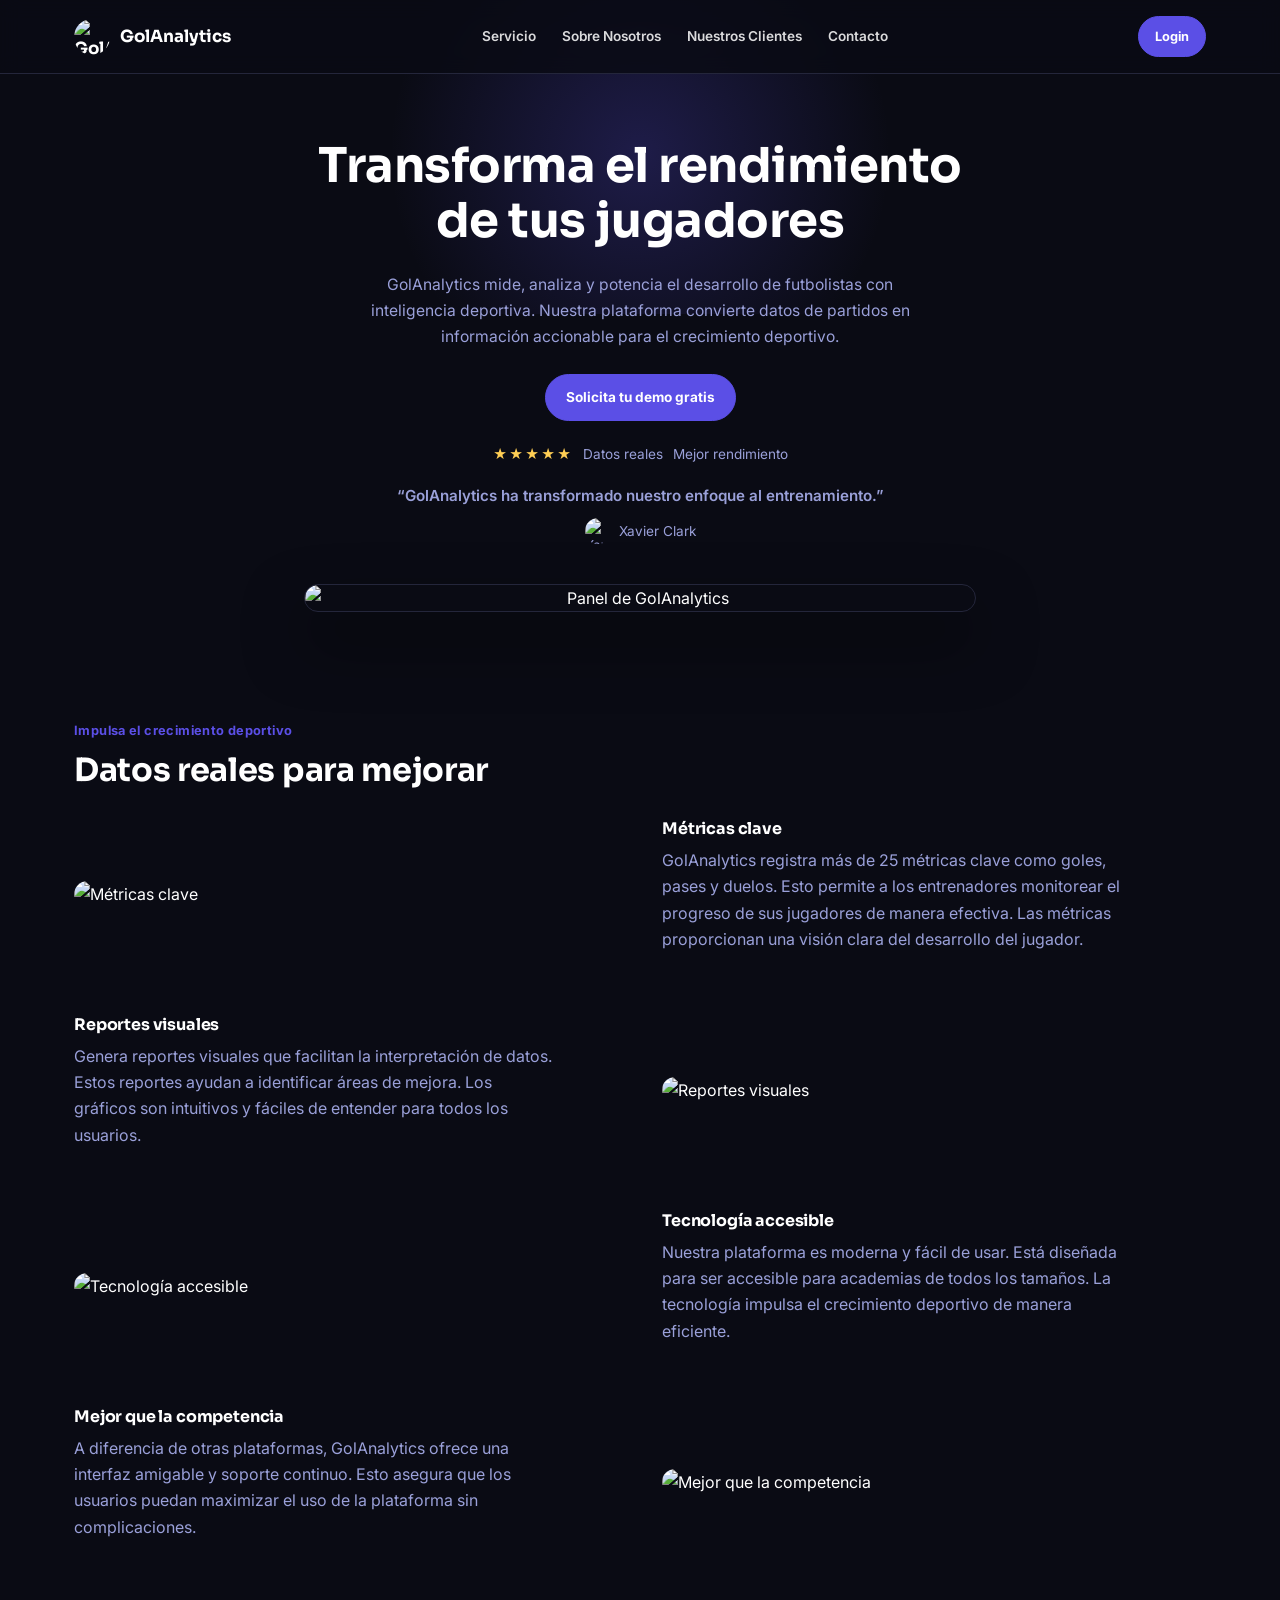
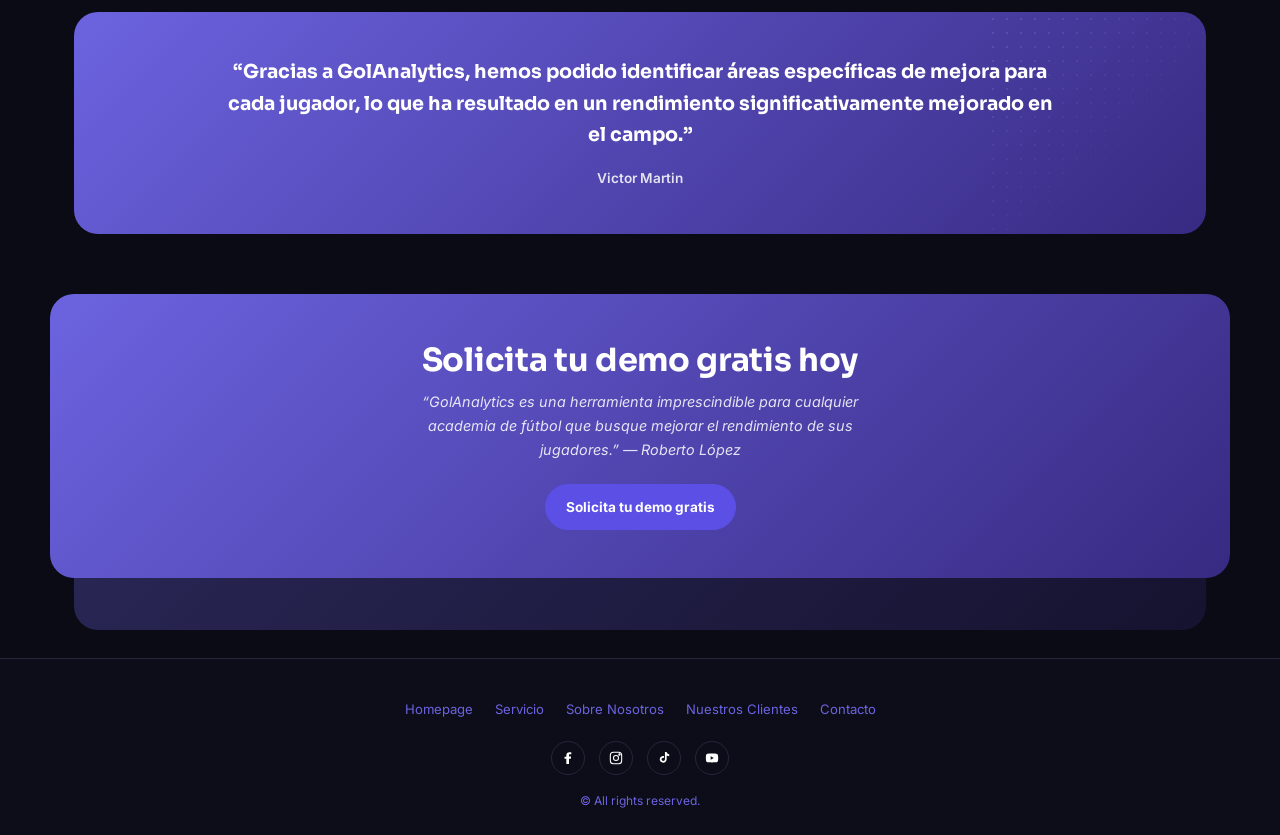
==== index.html @ f0c6ba23 "Add files via upload" ====
<!DOCTYPE html>
<html lang="es">
<head>
<meta charset="UTF-8">
<meta name="viewport" content="width=device-width, initial-scale=1.0">
<title>Contacta GolAnalytics para mejorar el rendimiento futbolístico</title>
<meta name="description" content="Contacta a GolAnalytics para transformar el rendimiento de tus jugadores con datos reales y tecnología avanzada.">
<link rel="preconnect" href="https://fonts.googleapis.com">
<link href="https://fonts.googleapis.com/css2?family=Sora:wght@600;700&family=Inter:wght@400;500;600;700&display=swap" rel="stylesheet">
<link rel="stylesheet" href="style.css">
</head>
<body>

<header class="site">
  <nav class="nav">
    <a class="brand" href="index.html"><img src="assets/logo.png" alt="GolAnalytics"> GolAnalytics</a>
    <div class="nav-links">
      <a href="service.html">Servicio</a>
      <a href="about-us.html">Sobre Nosotros</a>
      <a href="testimonials.html">Nuestros Clientes</a>
      <a href="contact.html">Contacto</a>
    </div>
    <a class="btn small" href="https://golanalytics.vercel.app/">Login</a>
  </nav>
</header>

<section class="hero">
  <div class="container hero-inner">
    <h1>Transforma el rendimiento de tus jugadores</h1>
    <p class="lead">GolAnalytics mide, analiza y potencia el desarrollo de futbolistas con inteligencia deportiva. Nuestra plataforma convierte datos de partidos en información accionable para el crecimiento deportivo.</p>
    <a class="btn" href="contact.html">Solicita tu demo gratis</a>
    <div class="rating-row">
      <span class="stars">★★★★★</span>
      <span>Datos reales</span>
      <span>Mejor rendimiento</span>
    </div>
    <p class="hero-quote">“GolAnalytics ha transformado nuestro enfoque al entrenamiento.”</p>
    <div class="hero-who">
      <img src="https://storage.googleapis.com/mixo-files/public/img/avatars/male-24.png" alt="Xavier Clark">
      <span>Xavier Clark</span>
    </div>
    <div class="hero-shot">
      <img src="assets/dashboard-shot.png" alt="Panel de GolAnalytics">
    </div>
  </div>
</section>

<section class="feature-row">
  <div class="container">
    <span class="eyebrow">Impulsa el crecimiento deportivo</span>
    <h2>Datos reales para mejorar</h2>
  </div>
  <div class="container feature-grid" style="margin-top:32px;">
    <div class="img-col"><img src="https://images.pexels.com/photos/34627399/pexels-photo-34627399.png?auto=compress&cs=tinysrgb&h=650&w=800&dpr=1.5&fit=crop&ar=9:6" alt="Métricas clave"></div>
    <div class="text-col">
      <h3>Métricas clave</h3>
      <p>GolAnalytics registra más de 25 métricas clave como goles, pases y duelos. Esto permite a los entrenadores monitorear el progreso de sus jugadores de manera efectiva. Las métricas proporcionan una visión clara del desarrollo del jugador.</p>
    </div>
  </div>
  <div class="container feature-grid reverse" style="margin-top:48px;">
    <div class="img-col"><img src="https://images.pexels.com/photos/34627389/pexels-photo-34627389.png?auto=compress&cs=tinysrgb&h=650&w=800&dpr=1.5&fit=crop&ar=9:6" alt="Reportes visuales"></div>
    <div class="text-col">
      <h3>Reportes visuales</h3>
      <p>Genera reportes visuales que facilitan la interpretación de datos. Estos reportes ayudan a identificar áreas de mejora. Los gráficos son intuitivos y fáciles de entender para todos los usuarios.</p>
    </div>
  </div>
  <div class="container feature-grid" style="margin-top:48px;">
    <div class="img-col"><img src="https://images.pexels.com/photos/8941621/pexels-photo-8941621.jpeg?auto=compress&cs=tinysrgb&h=650&w=800&dpr=1.5&fit=crop&ar=9:6" alt="Tecnología accesible"></div>
    <div class="text-col">
      <h3>Tecnología accesible</h3>
      <p>Nuestra plataforma es moderna y fácil de usar. Está diseñada para ser accesible para academias de todos los tamaños. La tecnología impulsa el crecimiento deportivo de manera eficiente.</p>
    </div>
  </div>
  <div class="container feature-grid reverse" style="margin-top:48px;">
    <div class="img-col"><img src="https://images.pexels.com/photos/274422/pexels-photo-274422.jpeg?auto=compress&cs=tinysrgb&h=650&w=800&dpr=1.5&fit=crop&ar=9:6" alt="Mejor que la competencia"></div>
    <div class="text-col">
      <h3>Mejor que la competencia</h3>
      <p>A diferencia de otras plataformas, GolAnalytics ofrece una interfaz amigable y soporte continuo. Esto asegura que los usuarios puedan maximizar el uso de la plataforma sin complicaciones.</p>
    </div>
  </div>
</section>

<section class="container">
  <div class="band">
    <blockquote>“Gracias a GolAnalytics, hemos podido identificar áreas específicas de mejora para cada jugador, lo que ha resultado en un rendimiento significativamente mejorado en el campo.”</blockquote>
    <div class="who">Victor Martin</div>
  </div>
</section>

<section class="cta-wrap container">
  <div class="cta-shadow"></div>
  <div class="cta-card">
    <h2>Solicita tu demo gratis hoy</h2>
    <p class="quote">“GolAnalytics es una herramienta imprescindible para cualquier academia de fútbol que busque mejorar el rendimiento de sus jugadores.” — Roberto López</p>
    <a class="btn" href="contact.html">Solicita tu demo gratis</a>
  </div>
</section>

<footer class="site">
  <div class="container">
    <div class="footer-links">
      <a href="index.html">Homepage</a>
      <a href="service.html">Servicio</a>
      <a href="about-us.html">Sobre Nosotros</a>
      <a href="testimonials.html">Nuestros Clientes</a>
      <a href="contact.html">Contacto</a>
    </div>
    <div class="social-row">
      <a href="https://www.facebook.com/profile.php?id=61583803478587" aria-label="Facebook"><svg viewBox="0 0 24 24" fill="currentColor"><path d="M13.5 21v-8h2.7l.4-3.1h-3.1V8c0-.9.25-1.5 1.55-1.5H17V3.7C16.66 3.65 15.5 3.5 14.15 3.5c-2.8 0-4.65 1.7-4.65 4.85V10H6.8v3.1h2.7V21h4z"/></svg></a>
      <a href="https://www.instagram.com/golanalyticsmx/" aria-label="Instagram"><svg viewBox="0 0 24 24" fill="none" stroke="currentColor" stroke-width="1.6"><rect x="3.5" y="3.5" width="17" height="17" rx="4.5"/><circle cx="12" cy="12" r="3.8"/><circle cx="17.2" cy="6.8" r="1"/></svg></a>
      <a href="https://www.tiktok.com/@golanalyticsmx?lang=en" aria-label="TikTok"><svg viewBox="0 0 24 24" fill="currentColor"><path d="M16 3c.4 2 1.8 3.3 3.8 3.5v2.8c-1.4 0-2.7-.4-3.8-1.2v5.8c0 3-2.4 5.1-5.2 5.1S5.6 17 5.6 14s2.4-5.1 5.2-5.1c.4 0 .8 0 1.2.1v2.9a2.6 2.6 0 0 0-1.2-.3c-1.4 0-2.5 1.1-2.5 2.4s1.1 2.4 2.5 2.4 2.6-1 2.6-2.4V3H16z"/></svg></a>
      <a href="#" aria-label="YouTube"><svg viewBox="0 0 24 24" fill="currentColor"><path d="M21 8.5s-.2-1.5-.8-2.1c-.8-.8-1.6-.8-2-.9C15.6 5.3 12 5.3 12 5.3s-3.6 0-6.2.2c-.4 0-1.2.1-2 .9C3.2 7 3 8.5 3 8.5S2.8 10.2 2.8 12s.2 3.5.2 3.5.2 1.5.8 2.1c.8.8 1.8.8 2.3.9 1.6.2 6 .2 6 .2s3.6 0 6.2-.2c.4 0 1.2-.1 2-.9.6-.6.8-2.1.8-2.1s.2-1.8.2-3.5-.3-3.5-.3-3.5zM10 14.6V9.4l4.7 2.6-4.7 2.6z"/></svg></a>
    </div>
    <div class="footer-bottom">© All rights reserved.</div>
  </div>
</footer>

</body>
</html>
---- style.css ----
/* GolAnalytics — dark theme replica
   Bg: near-black navy #0A0B14 | Cards: #12131F | Accent: indigo/purple #5B4FE6
   Gradient band: #6C63E0 -> #3D2E8C | Text: white / muted lavender #9AA0D9
   Type: Sora (display) + Inter (body)
*/

:root{
  --bg:#0A0B14;
  --bg-2:#0C0D18;
  --card:#12131F;
  --border:#24263B;
  --accent:#5B4FE6;
  --accent-hover:#4B40D6;
  --grad-a:#6C63E0;
  --grad-b:#372A82;
  --text:#FFFFFF;
  --muted:#9AA0D9;
  --muted-dim:#6B7099;
  --orange:#FF7A59;
  --green:#34D399;
  --blue:#60A5FA;
  --gold:#FFCE54;
  --radius:16px;
}

*{box-sizing:border-box;}
html{scroll-behavior:smooth;}
body{
  margin:0;
  background:var(--bg);
  color:var(--text);
  font-family:'Inter',system-ui,sans-serif;
  line-height:1.65;
  -webkit-font-smoothing:antialiased;
}
h1,h2,h3{
  font-family:'Sora','Inter',sans-serif;
  font-weight:700;
  line-height:1.15;
  margin:0 0 .5em;
  letter-spacing:-0.01em;
  color:var(--text);
}
h1{font-size:clamp(2.1rem,4.6vw,3rem);}
h2{font-size:clamp(1.5rem,2.8vw,2rem);}
h3{font-size:1rem;font-weight:700;}
p{margin:0 0 1em;color:var(--muted);}
a{color:inherit;text-decoration:none;}
img{max-width:100%;display:block;border-radius:var(--radius);}
.container{max-width:1180px;margin:0 auto;padding:0 24px;}

.eyebrow{
  display:inline-block;font-size:.8rem;font-weight:700;letter-spacing:.03em;
  color:var(--accent);margin-bottom:10px;
}
.eyebrow.light{color:var(--muted);}

/* Header */
header.site{
  position:sticky;top:0;z-index:50;
  background:rgba(10,11,20,.85);backdrop-filter:blur(10px);
  border-bottom:1px solid var(--border);
}
.nav{display:flex;align-items:center;justify-content:space-between;padding:16px 24px;max-width:1180px;margin:0 auto;}
.brand{display:flex;align-items:center;gap:10px;font-family:'Sora',sans-serif;font-weight:700;font-size:1.05rem;color:var(--text);}
.brand img{width:36px;height:36px;border-radius:50%;}
.nav-links{display:flex;align-items:center;gap:26px;}
.nav-links a{font-size:.85rem;font-weight:600;color:var(--text);opacity:.85;}
.nav-links a:hover,.nav-links a.active{opacity:1;color:var(--grad-a);}
.btn{
  display:inline-flex;align-items:center;justify-content:center;
  padding:11px 20px;border-radius:999px;font-weight:700;font-size:.85rem;
  background:var(--accent);color:#fff;border:1px solid var(--accent);
  cursor:pointer;transition:transform .15s ease,background .15s ease;
}
.btn:hover{background:var(--accent-hover);transform:translateY(-1px);}
.btn.small{padding:9px 16px;font-size:.8rem;}

/* Hero */
.hero{padding:64px 0 48px;text-align:center;position:relative;}
.hero::before{
  content:"";position:absolute;top:-80px;left:50%;transform:translateX(-50%);
  width:640px;height:320px;background:radial-gradient(circle,rgba(91,79,230,.25),transparent 70%);
  pointer-events:none;
}
.hero-inner{max-width:720px;margin:0 auto;position:relative;}
.hero p.lead{font-size:.98rem;max-width:56ch;margin:0 auto 24px;}
.rating-row{display:flex;align-items:center;justify-content:center;gap:10px;margin:22px 0 18px;font-size:.85rem;color:var(--muted);}
.stars{color:var(--gold);letter-spacing:2px;}
.hero-quote{font-size:.95rem;font-weight:600;margin-bottom:10px;}
.hero-who{display:flex;align-items:center;justify-content:center;gap:8px;font-size:.85rem;color:var(--muted);}
.hero-who img{width:26px;height:26px;border-radius:50%;}
.hero-shot{margin-top:40px;border:1px solid var(--border);border-radius:20px;overflow:hidden;box-shadow:0 30px 60px rgba(0,0,0,.5);}

/* Feature rows */
.feature-row{padding:56px 0;}
.feature-grid{display:grid;grid-template-columns:1fr 1fr;gap:44px;align-items:center;}
.feature-grid.reverse .img-col{order:2;}
.text-col p{max-width:48ch;}

.card-grid{display:grid;grid-template-columns:repeat(3,1fr);gap:24px;margin-top:28px;}
.card{background:transparent;}
.card img{margin-bottom:16px;aspect-ratio:4/3;object-fit:cover;}
.card .eyebrow.orange{color:var(--orange);}
.card .eyebrow.green{color:var(--green);}
.card .eyebrow.blue{color:var(--blue);}
.card h3{margin-bottom:6px;font-size:.95rem;}
.card p{font-size:.88rem;}

/* Band (gradient, dotted) */
.band{
  background:linear-gradient(135deg,var(--grad-a),var(--grad-b));
  border-radius:24px;padding:44px 40px;text-align:center;position:relative;overflow:hidden;
}
.band::after{
  content:"";position:absolute;top:0;right:0;width:220px;height:220px;
  background-image:radial-gradient(rgba(255,255,255,.35) 1.4px,transparent 1.4px);
  background-size:14px 14px;opacity:.35;
  -webkit-mask-image:linear-gradient(135deg,black,transparent 70%);
  mask-image:linear-gradient(135deg,black,transparent 70%);
}
.band blockquote{font-family:'Sora',sans-serif;font-size:1.2rem;font-weight:700;max-width:56ch;margin:0 auto 16px;color:#fff;position:relative;}
.band .who{color:#fff;opacity:.85;font-size:.85rem;font-weight:600;position:relative;}
.band .stars-row{display:flex;justify-content:center;gap:8px;margin-top:20px;position:relative;font-size:1.4rem;color:#fff;}

/* CTA layered card */
.cta-wrap{position:relative;padding:60px 0;}
.cta-shadow{
  position:absolute;left:24px;right:24px;top:78px;bottom:8px;
  background:linear-gradient(135deg,rgba(108,99,224,.35),rgba(55,42,130,.25));
  border-radius:24px;z-index:0;
}
.cta-card{
  position:relative;z-index:1;background:linear-gradient(135deg,var(--grad-a),var(--grad-b));
  border-radius:24px;padding:48px 32px;text-align:center;
}
.cta-card h2{color:#fff;max-width:26ch;margin:0 auto 12px;}
.cta-card p.quote{color:rgba(255,255,255,.85);font-size:.9rem;font-style:italic;max-width:52ch;margin:0 auto 22px;}

/* Testimonials cards */
.testi-grid{display:grid;grid-template-columns:1fr 1fr;gap:20px;margin:32px 0;}
.testi-card{background:var(--card);border:1px solid var(--border);border-radius:var(--radius);padding:22px;}
.testi-card p{color:var(--text);font-size:.92rem;margin-bottom:16px;}
.testi-card .who{display:flex;align-items:center;gap:10px;}
.testi-card .who img{width:34px;height:34px;border-radius:50%;object-fit:cover;}
.testi-card .who b{font-size:.88rem;display:block;}
.testi-card .who span{font-size:.78rem;color:var(--muted-dim);}
.avatar-row{display:flex;flex-wrap:wrap;justify-content:center;gap:10px;margin-bottom:22px;position:relative;}
.avatar-row img{width:38px;height:38px;border-radius:50%;object-fit:cover;border:2px solid rgba(255,255,255,.15);}

/* About */
.principles-grid{display:grid;grid-template-columns:1.3fr 1fr 1fr;grid-template-rows:auto auto;gap:16px;margin-top:24px;}
.principles-grid img{width:100%;height:100%;object-fit:cover;}
.principles-grid .big{grid-row:span 2;aspect-ratio:auto;}

/* Contact */
.contact-grid{display:grid;grid-template-columns:1fr 1fr;gap:56px;align-items:start;}
form.contact-form{display:grid;gap:16px;}
.contact-form label{font-size:.8rem;font-weight:700;margin-bottom:6px;display:block;color:var(--muted);}
.contact-form input,.contact-form textarea{
  width:100%;padding:12px 14px;border:1px solid var(--border);border-radius:10px;
  font-family:inherit;font-size:.9rem;background:var(--card);color:var(--text);
}
.contact-form input::placeholder,.contact-form textarea::placeholder{color:var(--muted-dim);}
.contact-form textarea{min-height:100px;resize:vertical;}
.checkbox-row{display:flex;align-items:center;gap:8px;font-size:.82rem;color:var(--muted);}
.map-box{background:var(--card);border:1px solid var(--border);border-radius:var(--radius);padding:24px;margin-top:8px;}
.map-box iframe{width:100%;height:260px;border:0;border-radius:10px;margin-top:12px;filter:saturate(.9);}
.faq{margin-top:32px;}
.faq-item{border-top:1px solid var(--border);padding:18px 0;}
.faq-item h3{margin-bottom:6px;font-size:.95rem;}
.faq-item p{margin:0;font-size:.88rem;}

/* Footer */
footer.site{background:var(--bg-2);padding:40px 0 24px;margin-top:20px;border-top:1px solid var(--border);}
.footer-links{display:flex;gap:22px;flex-wrap:wrap;justify-content:center;margin-bottom:20px;}
.footer-links a{font-size:.82rem;color:var(--grad-a);}
.footer-links a:hover{color:var(--text);}
.social-row{display:flex;justify-content:center;gap:14px;margin-bottom:16px;}
.social-row a{
  width:34px;height:34px;border-radius:50%;border:1px solid var(--border);
  display:flex;align-items:center;justify-content:center;color:var(--text);
}
.social-row svg{width:16px;height:16px;}
.footer-bottom{text-align:center;font-size:.75rem;color:var(--grad-a);}

@media (max-width:860px){
  .hero-grid,.feature-grid,.contact-grid{grid-template-columns:1fr;}
  .feature-grid.reverse .img-col{order:0;}
  .card-grid,.testi-grid{grid-template-columns:1fr;}
  .principles-grid{grid-template-columns:1fr 1fr;}
  .principles-grid .big{grid-row:auto;grid-column:span 2;}
  .nav-links{display:none;}
}
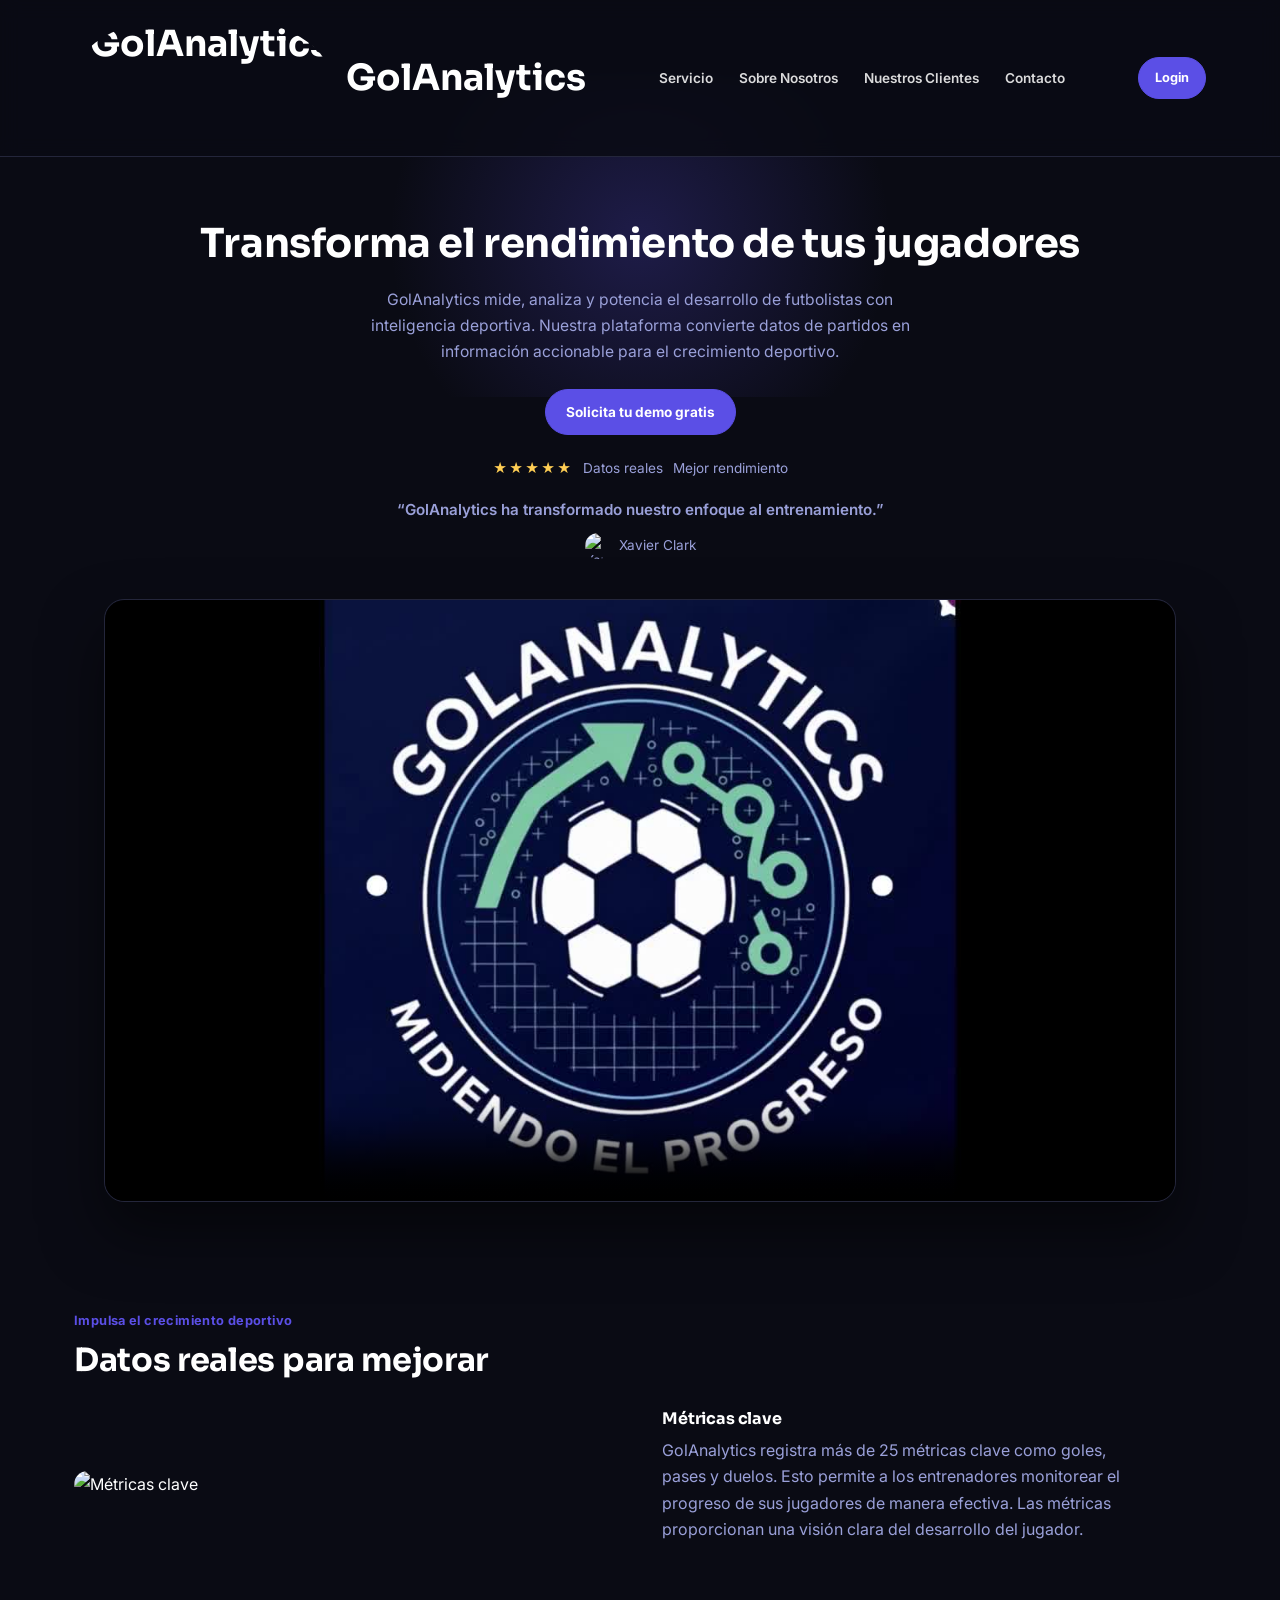
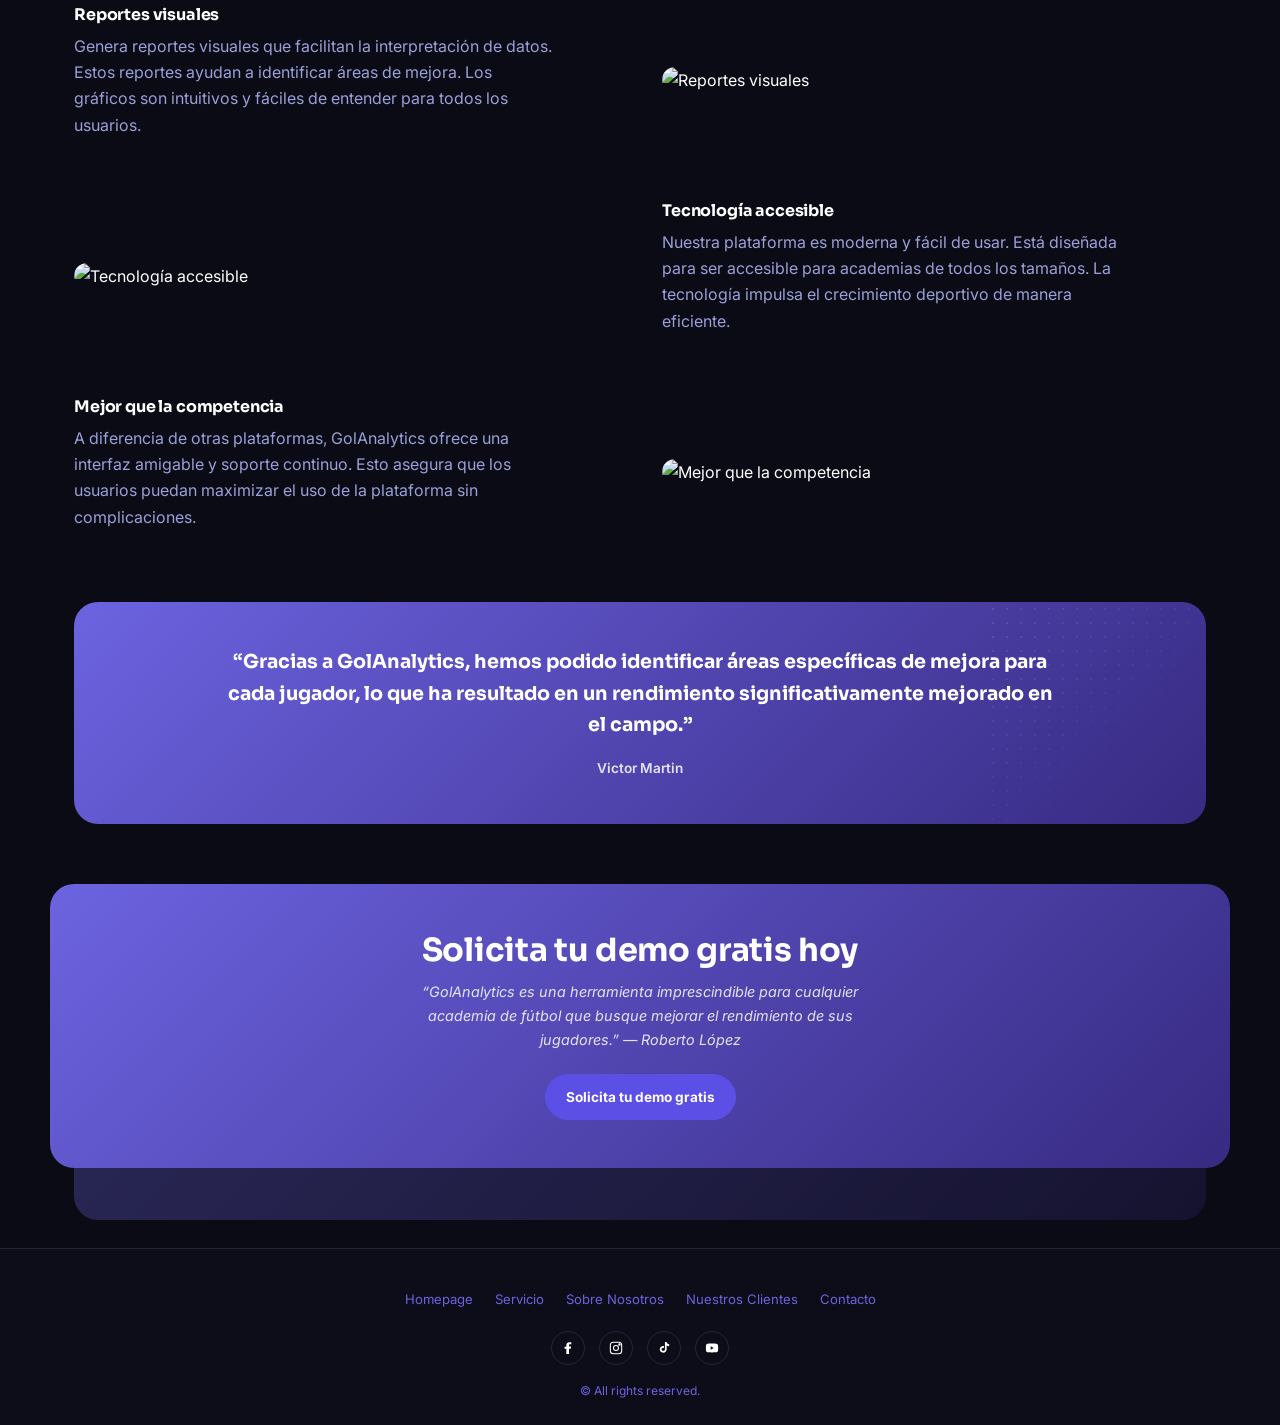
==== commit eaa62813: "Add files via upload" ====
--- a/index.html
+++ b/index.html
@@ -13,7 +13,7 @@
 
 <header class="site">
   <nav class="nav">
-    <a class="brand" href="index.html"><img src="assets/logo.png" alt="GolAnalytics"> GolAnalytics</a>
+    <a class="brand" href="index.html"><img src="https://storage.googleapis.com/mixo-sites/images/file-47edda7f-4f29-48fe-9538-e4250127b450.jpg" alt="GolAnalytics"> GolAnalytics</a>
     <div class="nav-links">
       <a href="service.html">Servicio</a>
       <a href="about-us.html">Sobre Nosotros</a>
@@ -40,7 +40,10 @@
       <span>Xavier Clark</span>
     </div>
     <div class="hero-shot">
-      <img src="assets/dashboard-shot.png" alt="Panel de GolAnalytics">
+      <video controls preload="metadata" poster="assets/dashboard-poster.jpg" style="width:100%;display:block;border-radius:20px">
+        <source src="assets/dashboard-demo.mp4" type="video/mp4">
+        Tu navegador no soporta video HTML5.
+      </video>
     </div>
   </div>
 </section>
--- a/style.css
+++ b/style.css
@@ -61,9 +61,12 @@
   background:rgba(10,11,20,.85);backdrop-filter:blur(10px);
   border-bottom:1px solid var(--border);
 }
-.nav{display:flex;align-items:center;justify-content:space-between;padding:16px 24px;max-width:1180px;margin:0 auto;}
-.brand{display:flex;align-items:center;gap:10px;font-family:'Sora',sans-serif;font-weight:700;font-size:1.05rem;color:var(--text);}
-.brand img{width:36px;height:36px;border-radius:50%;}
+.nav{display:flex;align-items:center;justify-content:space-between;padding:14px 24px;max-width:1180px;margin:0 auto;}
+.brand{display:flex;align-items:center;gap:16px;font-family:'Sora',sans-serif;font-weight:700;font-size:1.875rem;color:var(--text);}
+.brand img{height:56px;width:auto;border-radius:50%;object-fit:contain;flex-shrink:0;}
+@media (min-width:640px){.brand img{height:64px;}}
+@media (min-width:768px){.brand img{height:80px;} .brand{font-size:2.25rem;}}
+@media (min-width:1024px){.brand img{height:128px;}}
 .nav-links{display:flex;align-items:center;gap:26px;}
 .nav-links a{font-size:.85rem;font-weight:600;color:var(--text);opacity:.85;}
 .nav-links a:hover,.nav-links a.active{opacity:1;color:var(--grad-a);}
@@ -83,7 +86,9 @@
   width:640px;height:320px;background:radial-gradient(circle,rgba(91,79,230,.25),transparent 70%);
   pointer-events:none;
 }
-.hero-inner{max-width:720px;margin:0 auto;position:relative;}
+.hero-inner{max-width:1120px;margin:0 auto;position:relative;}
+.hero-inner h1{white-space:normal;}
+@media (min-width:760px){.hero-inner h1{font-size:clamp(1.9rem,3.2vw,2.5rem);}}
 .hero p.lead{font-size:.98rem;max-width:56ch;margin:0 auto 24px;}
 .rating-row{display:flex;align-items:center;justify-content:center;gap:10px;margin:22px 0 18px;font-size:.85rem;color:var(--muted);}
 .stars{color:var(--gold);letter-spacing:2px;}
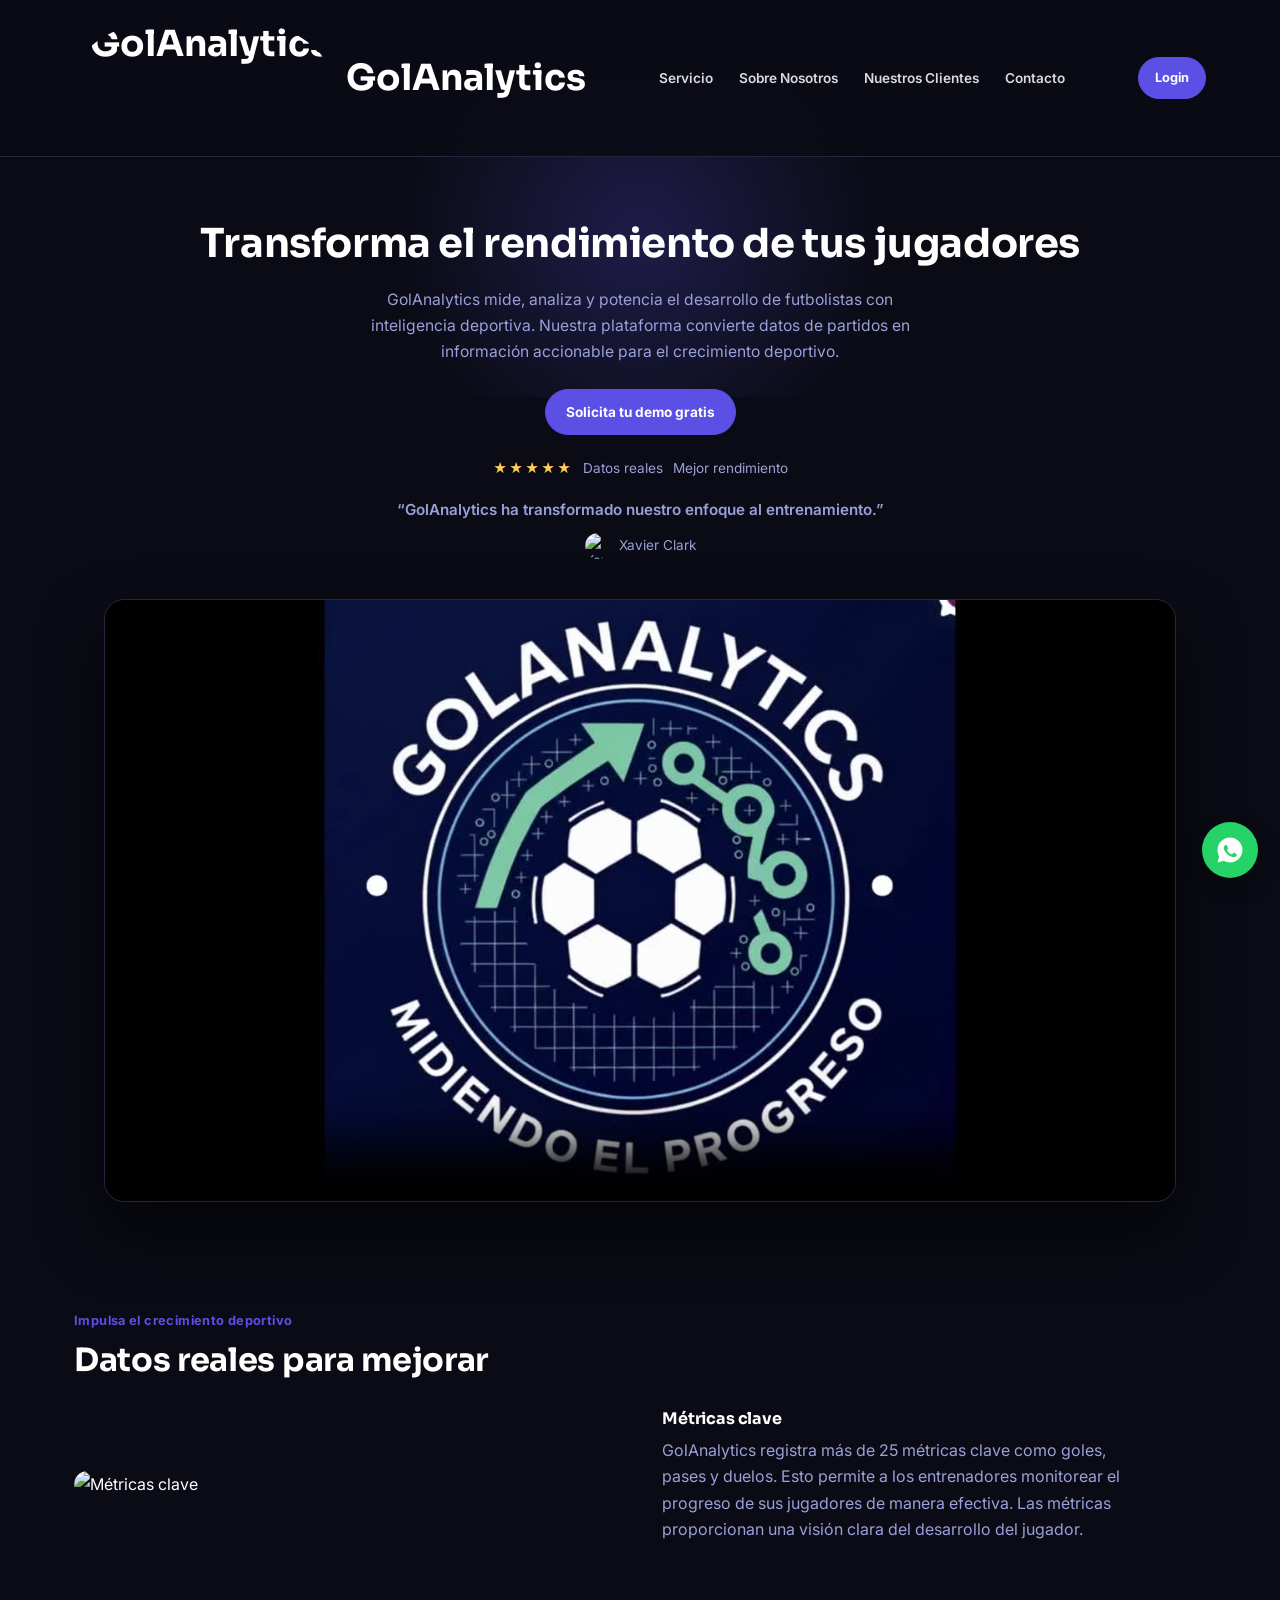
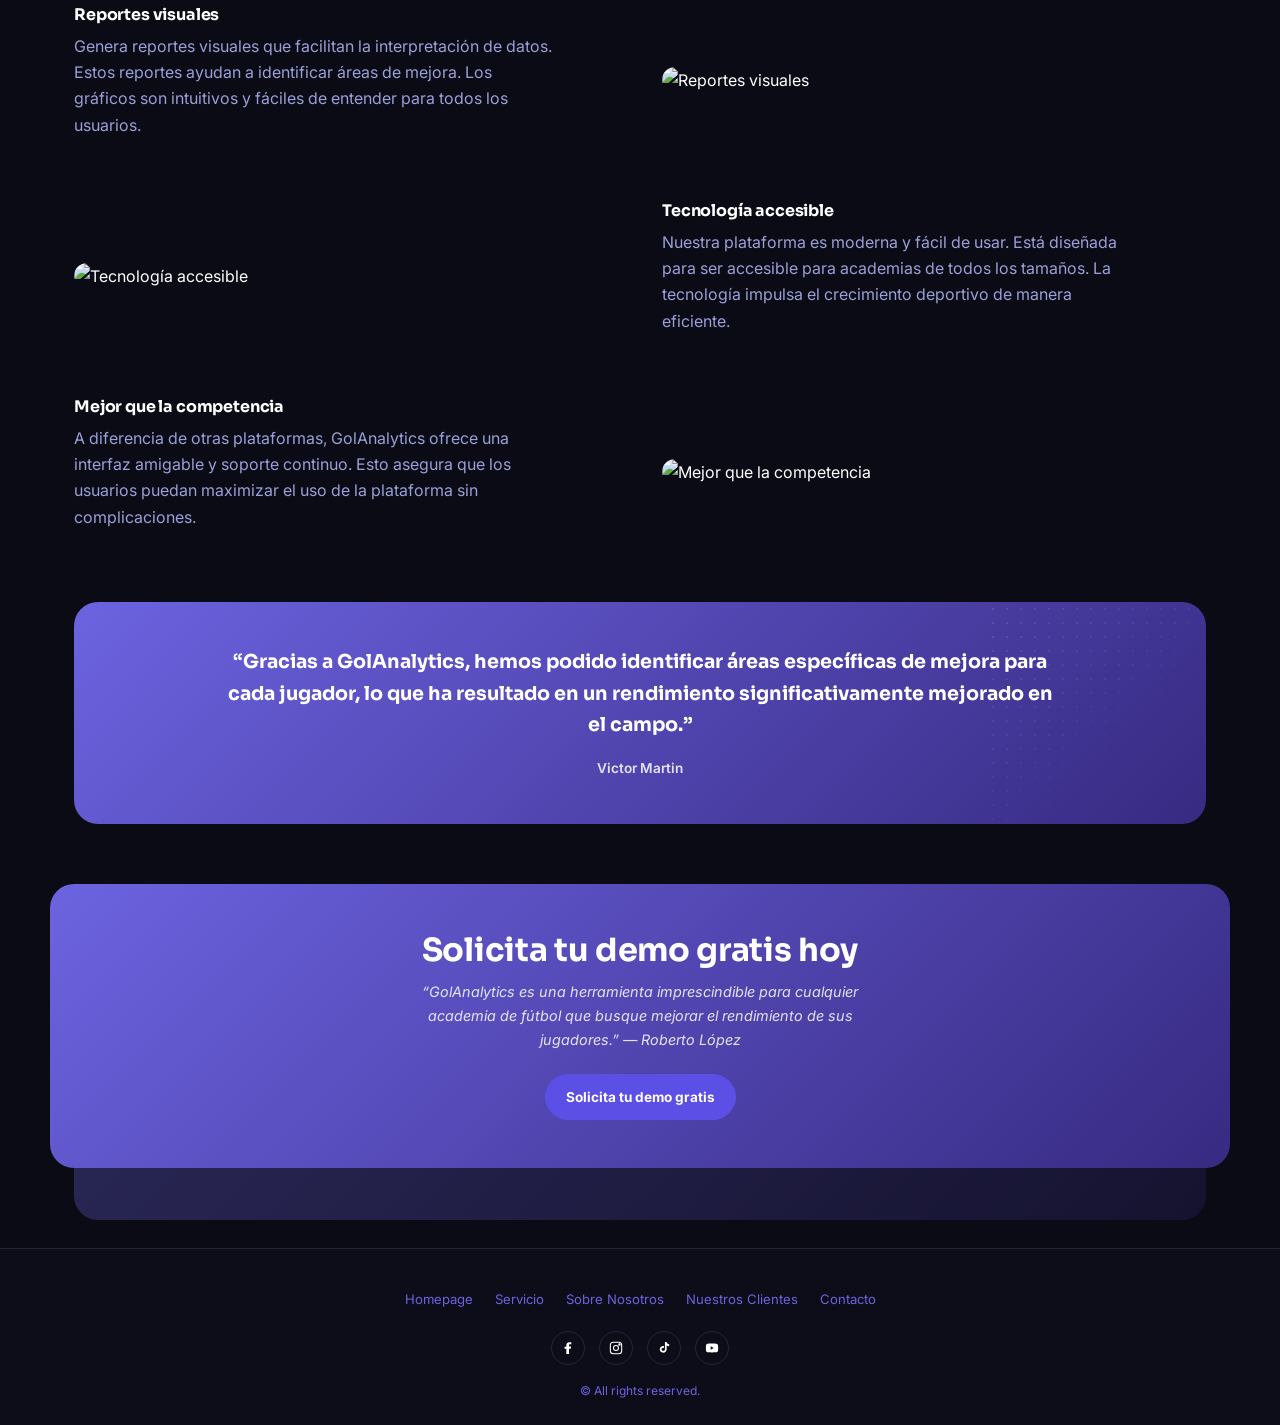
==== commit 05ba403e: "Add files via upload" ====
--- a/index.html
+++ b/index.html
@@ -3,8 +3,21 @@
 <head>
 <meta charset="UTF-8">
 <meta name="viewport" content="width=device-width, initial-scale=1.0">
-<title>Contacta GolAnalytics para mejorar el rendimiento futbolístico</title>
-<meta name="description" content="Contacta a GolAnalytics para transformar el rendimiento de tus jugadores con datos reales y tecnología avanzada.">
+<title>GolAnalytics - Transforma el rendimiento de tus jugadores con IA</title>
+<meta name="description" content="GolAnalytics mide, analiza y potencia el desarrollo de futbolistas con inteligencia deportiva. Solicita tu demo gratis.">
+<link rel="canonical" href="https://www.golanalytics.com/">
+<link rel="icon" type="image/png" sizes="32x32" href="assets/favicon-32.png">
+<link rel="icon" type="image/png" sizes="16x16" href="assets/favicon-16.png">
+<link rel="apple-touch-icon" href="assets/favicon-180.png">
+<meta property="og:type" content="website">
+<meta property="og:url" content="https://www.golanalytics.com/">
+<meta property="og:title" content="GolAnalytics - Transforma el rendimiento de tus jugadores con IA">
+<meta property="og:description" content="Mide, analiza y potencia el desarrollo de futbolistas con inteligencia deportiva. Solicita tu demo gratis.">
+<meta property="og:image" content="https://www.golanalytics.com/assets/dashboard-poster.jpg">
+<meta name="twitter:card" content="summary_large_image">
+<meta name="twitter:title" content="GolAnalytics - Transforma el rendimiento de tus jugadores con IA">
+<meta name="twitter:description" content="Mide, analiza y potencia el desarrollo de futbolistas con inteligencia deportiva.">
+<meta name="twitter:image" content="https://www.golanalytics.com/assets/dashboard-poster.jpg">
 <link rel="preconnect" href="https://fonts.googleapis.com">
 <link href="https://fonts.googleapis.com/css2?family=Sora:wght@600;700&family=Inter:wght@400;500;600;700&display=swap" rel="stylesheet">
 <link rel="stylesheet" href="style.css">
@@ -118,5 +131,9 @@
   </div>
 </footer>
 
+<!-- Cloudflare Web Analytics -->
+<script type="module" src="https://static.cloudflareinsights.com/beacon.min.js" data-cf-beacon='{"token": "b954ac5dfae84875b018eb8eb63a288d"}'></script>
+<!-- End Cloudflare Web Analytics -->
+<a class="whatsapp-float" href="https://wa.me/525640777798" target="_blank" rel="noopener" aria-label="WhatsApp"><svg viewBox="0 0 24 24"><path d="M12 2C6.48 2 2 6.48 2 12c0 1.85.5 3.58 1.36 5.07L2 22l5.11-1.34C8.55 21.51 10.24 22 12 22c5.52 0 10-4.48 10-10S17.52 2 12 2zm5.2 14.3c-.22.62-1.28 1.2-1.77 1.24-.45.04-.9.2-3.02-.63-2.56-1.02-4.2-3.63-4.32-3.8-.13-.17-1.03-1.37-1.03-2.62s.65-1.86.88-2.11c.22-.25.5-.31.66-.31.17 0 .33 0 .48.01.15.01.36-.06.56.43.22.53.74 1.83.8 1.96.07.13.11.29.02.46-.09.17-.14.28-.27.43-.13.15-.28.34-.4.46-.13.13-.27.27-.12.53.15.26.68 1.12 1.46 1.81 1 .89 1.85 1.16 2.11 1.29.26.13.41.11.56-.07.15-.17.63-.74.8-.99.17-.26.34-.21.57-.13.24.09 1.5.71 1.76.84.26.13.43.19.5.3.06.11.06.62-.16 1.23z"/></svg></a>
 </body>
 </html>
--- a/style.css
+++ b/style.css
@@ -150,8 +150,9 @@
 .testi-card .who img{width:34px;height:34px;border-radius:50%;object-fit:cover;}
 .testi-card .who b{font-size:.88rem;display:block;}
 .testi-card .who span{font-size:.78rem;color:var(--muted-dim);}
-.avatar-row{display:flex;flex-wrap:wrap;justify-content:center;gap:10px;margin-bottom:22px;position:relative;}
-.avatar-row img{width:38px;height:38px;border-radius:50%;object-fit:cover;border:2px solid rgba(255,255,255,.15);}
+.stats-row{display:flex;flex-wrap:wrap;justify-content:center;gap:32px;margin-bottom:24px;position:relative;}
+.stat-block b{display:block;color:#fff;font-family:'Sora',sans-serif;font-size:2rem;font-weight:700;}
+.stat-block span{display:block;color:rgba(255,255,255,.75);font-size:.8rem;margin-top:2px;}
 
 /* About */
 .principles-grid{display:grid;grid-template-columns:1.3fr 1fr 1fr;grid-template-rows:auto auto;gap:16px;margin-top:24px;}
@@ -162,13 +163,16 @@
 .contact-grid{display:grid;grid-template-columns:1fr 1fr;gap:56px;align-items:start;}
 form.contact-form{display:grid;gap:16px;}
 .contact-form label{font-size:.8rem;font-weight:700;margin-bottom:6px;display:block;color:var(--muted);}
-.contact-form input,.contact-form textarea{
+.contact-form input,.contact-form textarea,.contact-form select{
   width:100%;padding:12px 14px;border:1px solid var(--border);border-radius:10px;
   font-family:inherit;font-size:.9rem;background:var(--card);color:var(--text);
 }
 .contact-form input::placeholder,.contact-form textarea::placeholder{color:var(--muted-dim);}
 .contact-form textarea{min-height:100px;resize:vertical;}
-.checkbox-row{display:flex;align-items:center;gap:8px;font-size:.82rem;color:var(--muted);}
+.contact-form select{cursor:pointer;}
+.contact-form select option{background:var(--bg-2);color:var(--text);}
+.checkbox-row{display:flex;align-items:flex-start;gap:10px;font-size:.85rem;color:var(--text);line-height:1.4;padding:4px 0;}
+.checkbox-row input[type="checkbox"]{width:18px;height:18px;flex-shrink:0;margin-top:2px;accent-color:var(--accent);cursor:pointer;}
 .map-box{background:var(--card);border:1px solid var(--border);border-radius:var(--radius);padding:24px;margin-top:8px;}
 .map-box iframe{width:100%;height:260px;border:0;border-radius:10px;margin-top:12px;filter:saturate(.9);}
 .faq{margin-top:32px;}
@@ -182,6 +186,14 @@
 .footer-links a{font-size:.82rem;color:var(--grad-a);}
 .footer-links a:hover{color:var(--text);}
 .social-row{display:flex;justify-content:center;gap:14px;margin-bottom:16px;}
+.whatsapp-float{
+  position:fixed;bottom:22px;right:22px;z-index:60;
+  width:56px;height:56px;border-radius:50%;background:#25D366;
+  display:flex;align-items:center;justify-content:center;
+  box-shadow:0 8px 20px rgba(0,0,0,.35);transition:transform .15s ease;
+}
+.whatsapp-float:hover{transform:scale(1.08);}
+.whatsapp-float svg{width:30px;height:30px;fill:#fff;}
 .social-row a{
   width:34px;height:34px;border-radius:50%;border:1px solid var(--border);
   display:flex;align-items:center;justify-content:center;color:var(--text);
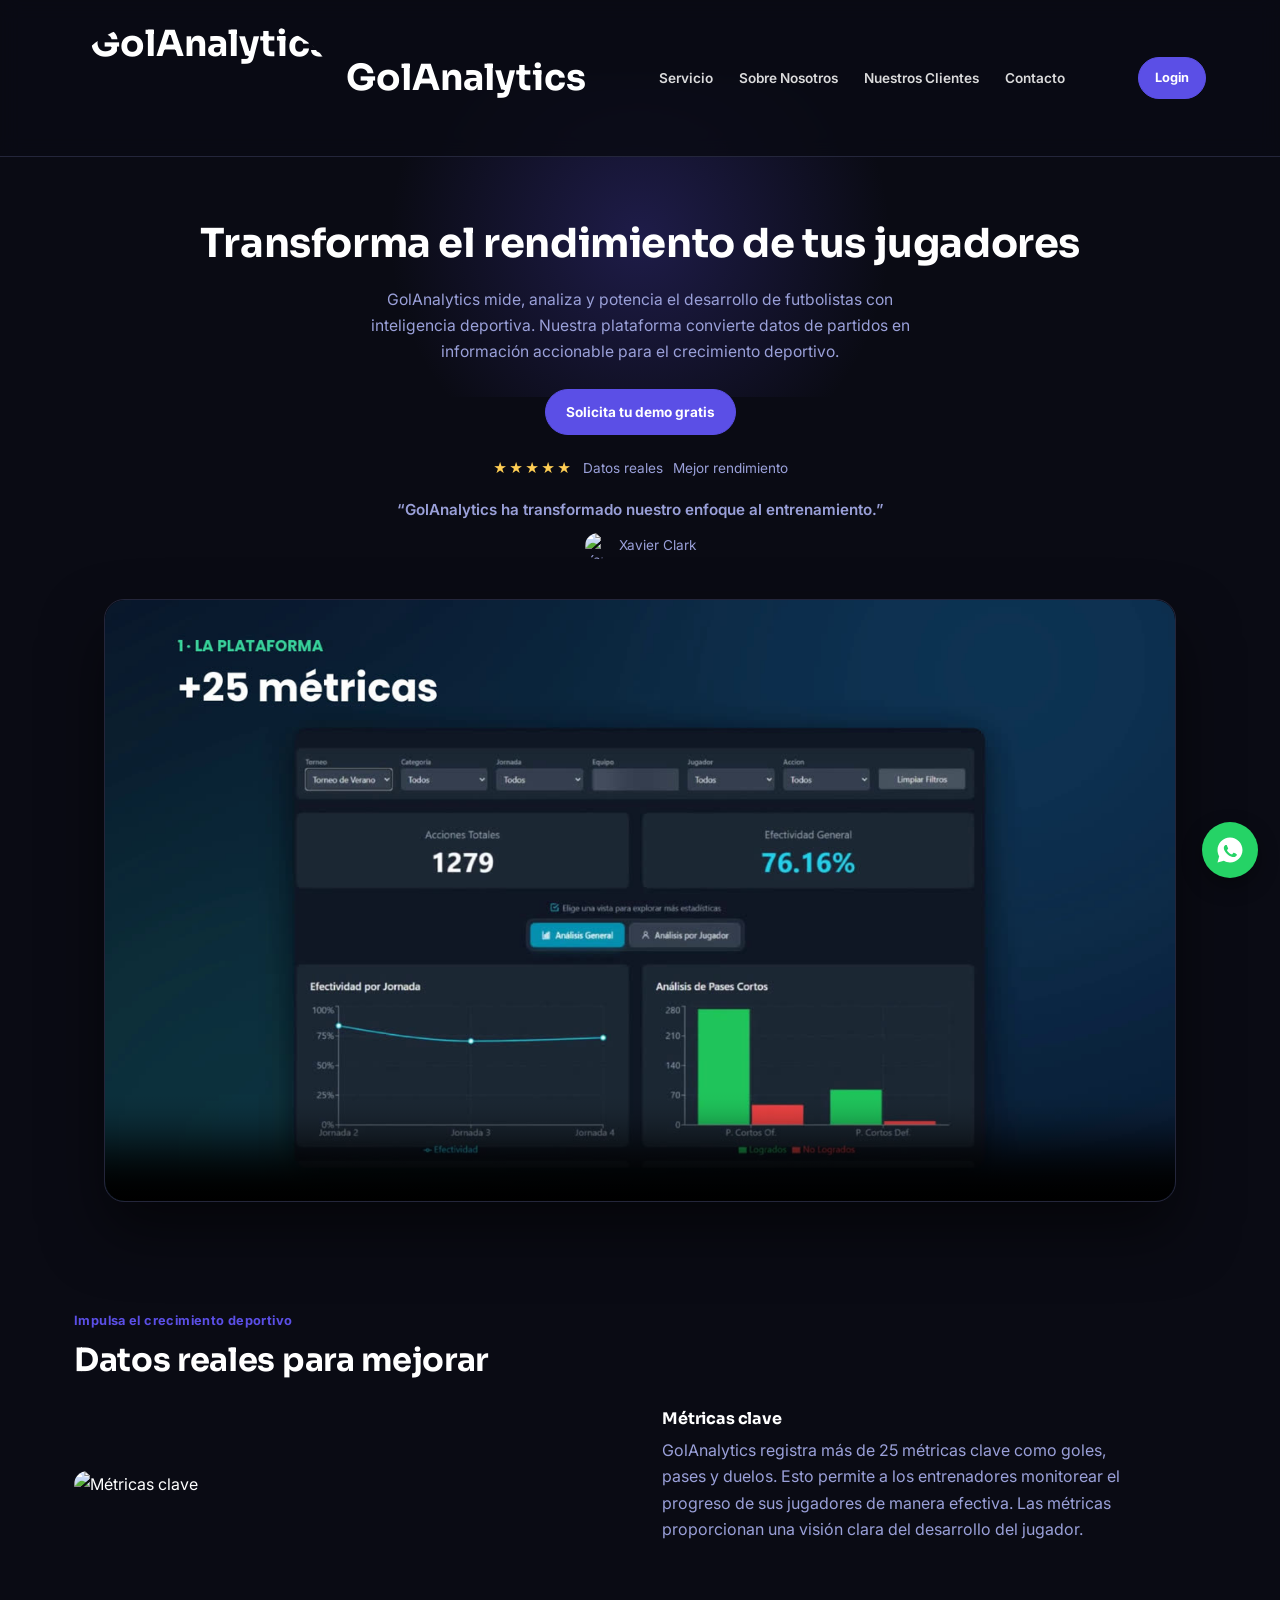
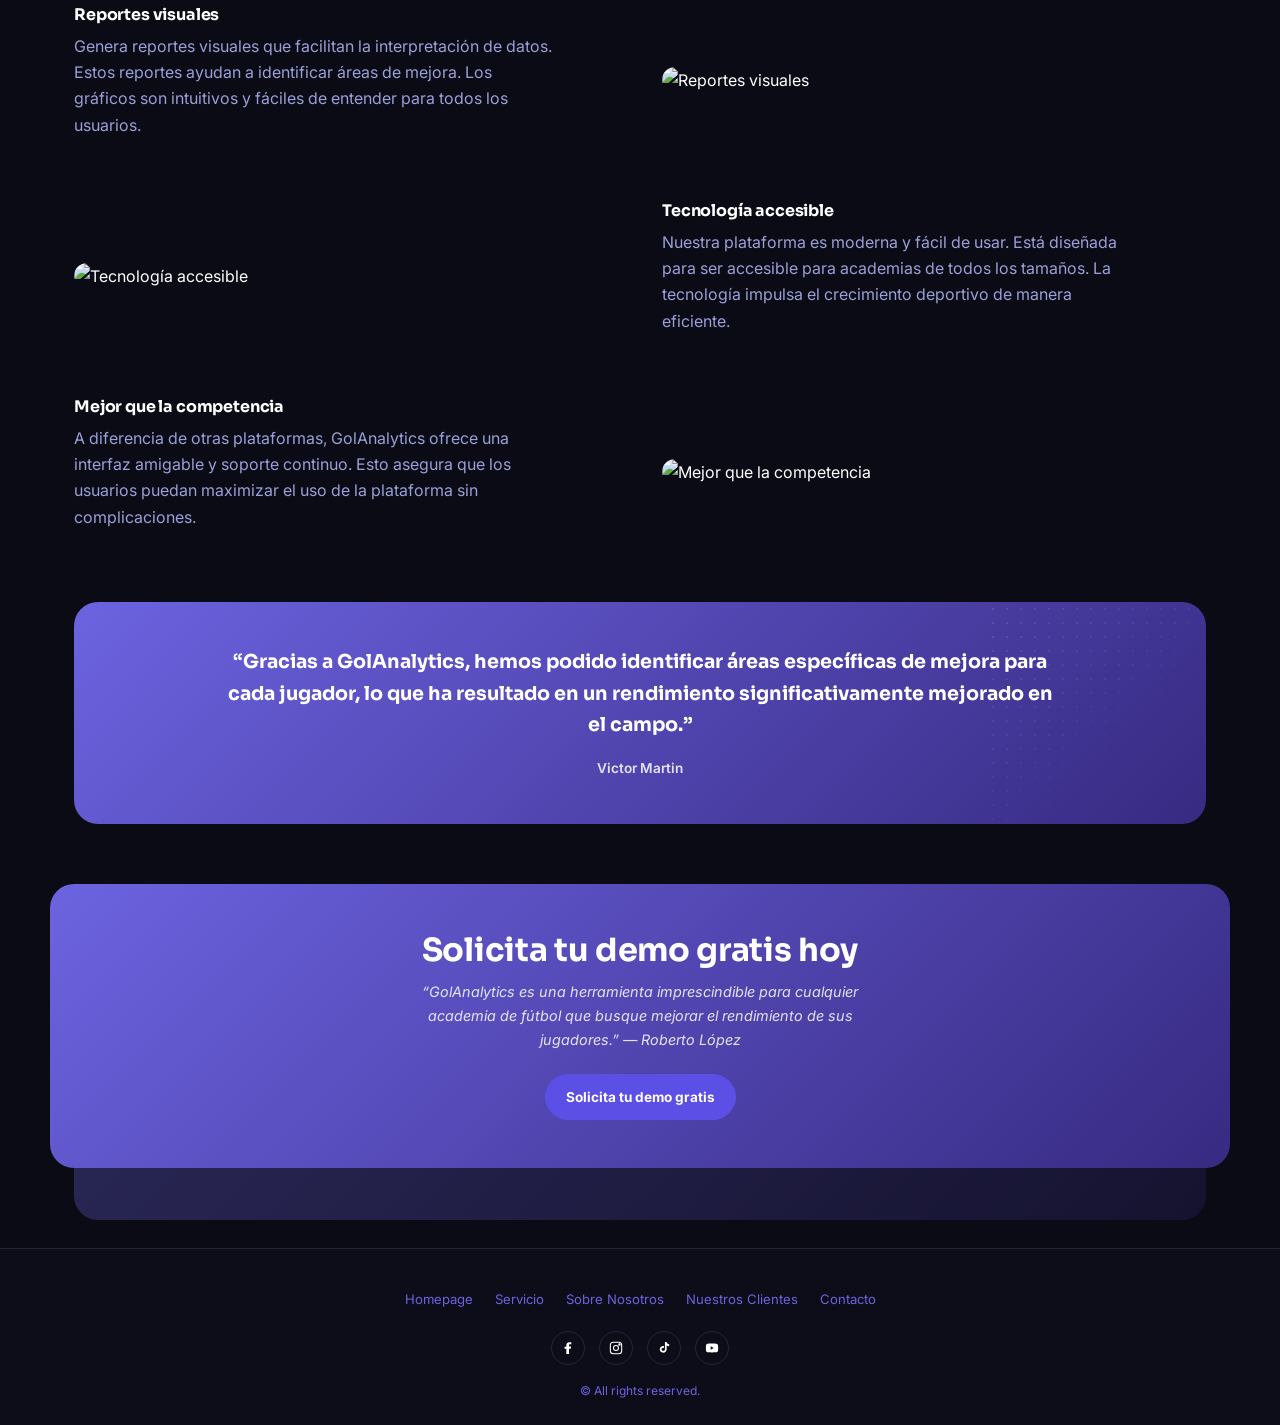
==== commit 4b0cea62: "Add files via upload" ====
--- a/index.html
+++ b/index.html
@@ -122,7 +122,7 @@
       <a href="contact.html">Contacto</a>
     </div>
     <div class="social-row">
-      <a href="https://www.facebook.com/profile.php?id=61583803478587" aria-label="Facebook"><svg viewBox="0 0 24 24" fill="currentColor"><path d="M13.5 21v-8h2.7l.4-3.1h-3.1V8c0-.9.25-1.5 1.55-1.5H17V3.7C16.66 3.65 15.5 3.5 14.15 3.5c-2.8 0-4.65 1.7-4.65 4.85V10H6.8v3.1h2.7V21h4z"/></svg></a>
+      <a href="https://www.facebook.com/profile.php?id=61594506920335" aria-label="Facebook"><svg viewBox="0 0 24 24" fill="currentColor"><path d="M13.5 21v-8h2.7l.4-3.1h-3.1V8c0-.9.25-1.5 1.55-1.5H17V3.7C16.66 3.65 15.5 3.5 14.15 3.5c-2.8 0-4.65 1.7-4.65 4.85V10H6.8v3.1h2.7V21h4z"/></svg></a>
       <a href="https://www.instagram.com/golanalyticsmx/" aria-label="Instagram"><svg viewBox="0 0 24 24" fill="none" stroke="currentColor" stroke-width="1.6"><rect x="3.5" y="3.5" width="17" height="17" rx="4.5"/><circle cx="12" cy="12" r="3.8"/><circle cx="17.2" cy="6.8" r="1"/></svg></a>
       <a href="https://www.tiktok.com/@golanalyticsmx?lang=en" aria-label="TikTok"><svg viewBox="0 0 24 24" fill="currentColor"><path d="M16 3c.4 2 1.8 3.3 3.8 3.5v2.8c-1.4 0-2.7-.4-3.8-1.2v5.8c0 3-2.4 5.1-5.2 5.1S5.6 17 5.6 14s2.4-5.1 5.2-5.1c.4 0 .8 0 1.2.1v2.9a2.6 2.6 0 0 0-1.2-.3c-1.4 0-2.5 1.1-2.5 2.4s1.1 2.4 2.5 2.4 2.6-1 2.6-2.4V3H16z"/></svg></a>
       <a href="#" aria-label="YouTube"><svg viewBox="0 0 24 24" fill="currentColor"><path d="M21 8.5s-.2-1.5-.8-2.1c-.8-.8-1.6-.8-2-.9C15.6 5.3 12 5.3 12 5.3s-3.6 0-6.2.2c-.4 0-1.2.1-2 .9C3.2 7 3 8.5 3 8.5S2.8 10.2 2.8 12s.2 3.5.2 3.5.2 1.5.8 2.1c.8.8 1.8.8 2.3.9 1.6.2 6 .2 6 .2s3.6 0 6.2-.2c.4 0 1.2-.1 2-.9.6-.6.8-2.1.8-2.1s.2-1.8.2-3.5-.3-3.5-.3-3.5zM10 14.6V9.4l4.7 2.6-4.7 2.6z"/></svg></a>
--- a/style.css
+++ b/style.css
@@ -105,6 +105,28 @@
 
 .card-grid{display:grid;grid-template-columns:repeat(3,1fr);gap:24px;margin-top:28px;}
 .card{background:transparent;}
+
+/* Plans / Servicios */
+.plans-grid{display:flex;gap:24px;align-items:stretch;margin-top:36px;}
+.plan-card{flex:1;min-width:0;background:var(--card);border:1px solid var(--border);border-radius:var(--radius);padding:30px 26px;display:flex;flex-direction:column;position:relative;}
+.plan-card.featured{border:2px solid var(--grad-a);}
+.plan-badge{position:absolute;top:-14px;left:50%;transform:translateX(-50%);background:linear-gradient(90deg,var(--grad-a),var(--grad-b));color:#fff;font-size:.72rem;font-weight:700;padding:5px 14px;border-radius:999px;white-space:nowrap;}
+.plan-card h3{font-size:1.2rem;margin:6px 0 6px;}
+.plan-tag{color:var(--muted);font-size:.87rem;margin:0 0 18px;line-height:1.5;min-height:40px;}
+.plan-card hr{border:none;border-top:1px solid var(--border);margin:0 0 18px;}
+.plan-list{list-style:none;margin:0 0 24px;padding:0;flex-grow:1;}
+.plan-list li{display:flex;align-items:flex-start;gap:9px;margin-bottom:12px;font-size:.87rem;color:#DADCF3;line-height:1.4;}
+.plan-list li svg{flex-shrink:0;margin-top:2px;}
+.plan-note{font-size:.76rem;color:var(--muted-dim);margin:-12px 0 18px;padding-left:24px;}
+.plan-cta{display:block;text-align:center;padding:12px;border-radius:10px;font-weight:700;font-size:.9rem;text-decoration:none;color:#fff;background:transparent;border:1px solid var(--border);}
+.plan-card.featured .plan-cta{background:linear-gradient(90deg,var(--grad-a),var(--grad-b));border:none;}
+.addons-box{margin-top:28px;background:var(--bg-2);border:1px solid var(--border);border-radius:var(--radius);padding:26px 30px;}
+.addons-box h3{font-size:1rem;margin:0 0 6px;}
+.addons-box>p{color:var(--muted);font-size:.87rem;margin:0 0 18px;max-width:60ch;}
+.addon-grid{display:flex;gap:18px;}
+.addon-item{flex:1;background:var(--card);border:1px solid var(--border);border-radius:12px;padding:16px 18px;}
+.addon-item .t{font-weight:700;font-size:.88rem;margin-bottom:4px;color:var(--text);}
+.addon-item .d{color:var(--muted);font-size:.8rem;line-height:1.5;}
 .card img{margin-bottom:16px;aspect-ratio:4/3;object-fit:cover;}
 .card .eyebrow.orange{color:var(--orange);}
 .card .eyebrow.green{color:var(--green);}
@@ -205,6 +227,7 @@
   .hero-grid,.feature-grid,.contact-grid{grid-template-columns:1fr;}
   .feature-grid.reverse .img-col{order:0;}
   .card-grid,.testi-grid{grid-template-columns:1fr;}
+  .plans-grid,.addon-grid{flex-direction:column;}
   .principles-grid{grid-template-columns:1fr 1fr;}
   .principles-grid .big{grid-row:auto;grid-column:span 2;}
   .nav-links{display:none;}
